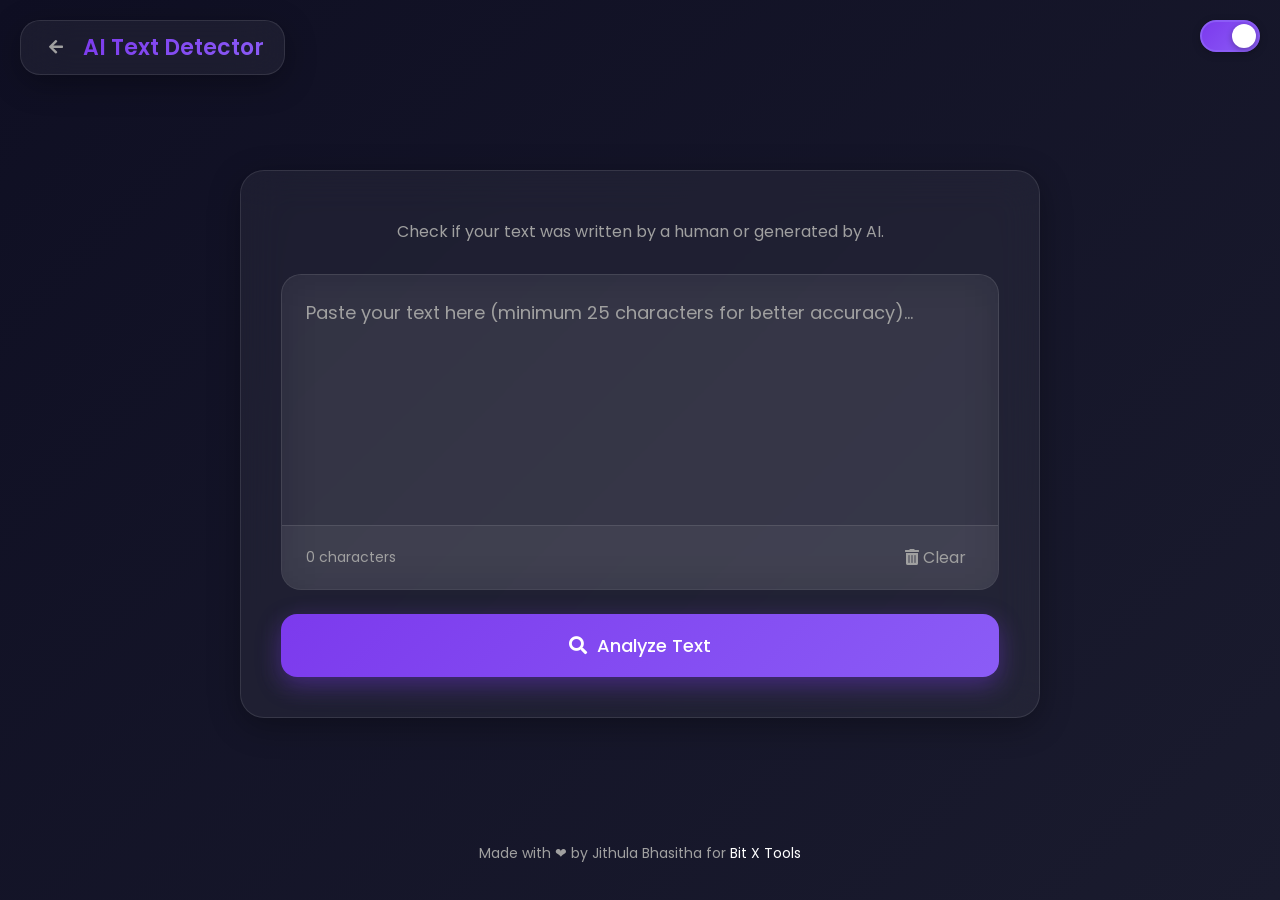
==== ai-detector.html @ 5711be13 "Add AI Text Detector tool" ====
<!DOCTYPE html>
<html lang="en" dir="ltr" data-theme="dark">

<head>
  <meta charset="utf-8">
  <title>AI Text Detector — Bit X Tools</title>
  <meta name="viewport" content="width=device-width, initial-scale=1.0">
  <link rel="stylesheet" href="https://cdnjs.cloudflare.com/ajax/libs/font-awesome/5.15.3/css/all.min.css"/>
  <link href="https://fonts.googleapis.com/css2?family=Poppins:wght@400;500;600;700&display=swap" rel="stylesheet">

  <style>
    :root {
      --bg-primary: #0F0F23;
      --bg-secondary: #1A1B2E;
      --glass-bg: rgba(255, 255, 255, 0.05);
      --glass-border: rgba(255, 255, 255, 0.1);
      --text-primary: #FFFFFF;
      --text-secondary: #A0A0A0;
      --accent-start: #7C3AED;
      --accent-end: #8B5CF6;
      --shadow: 0 8px 32px rgba(0, 0, 0, 0.3);
      --backdrop-blur: blur(20px);
      --success: #10B981;
      --warning: #F59E0B;
      --danger: #EF4444;
    }

    [data-theme="light"] {
      --bg-primary: #F8FAFC;
      --bg-secondary: #FFFFFF;
      --glass-bg: rgba(0, 0, 0, 0.05);
      --glass-border: rgba(0, 0, 0, 0.1);
      --text-primary: #1E293B;
      --text-secondary: #64748B;
      --shadow: 0 4px 20px rgba(0, 0, 0, 0.1);
    }

    * {
      margin: 0;
      padding: 0;
      box-sizing: border-box;
      font-family: 'Poppins', -apple-system, BlinkMacSystemFont, sans-serif;
    }

    body {
      min-height: 100vh;
      background: linear-gradient(135deg, var(--bg-primary) 0%, var(--bg-secondary) 100%);
      display: flex;
      flex-direction: column;
      padding: 20px;
      color: var(--text-primary);
      transition: background 0.3s ease, color 0.3s ease;
    }

    .top-bar {
      position: fixed;
      top: 20px;
      left: 20px;
      z-index: 1000;
      display: flex;
      align-items: center;
      gap: 12px;
      background: var(--glass-bg);
      backdrop-filter: var(--backdrop-blur);
      border: 1px solid var(--glass-border);
      border-radius: 20px;
      padding: 10px 20px;
      box-shadow: var(--shadow);
    }

    .top-bar h1 {
      font-size: 22px;
      font-weight: 600;
      background: linear-gradient(135deg, var(--accent-start), var(--accent-end));
      -webkit-background-clip: text;
      -webkit-text-fill-color: transparent;
      background-clip: text;
      margin: 0;
    }

    .back-btn {
      background: none;
      border: none;
      color: var(--text-secondary);
      font-size: 16px;
      cursor: pointer;
      padding: 4px 8px;
      border-radius: 8px;
      transition: color 0.2s ease;
    }

    .back-btn:hover { color: var(--accent-start); }

    .theme-corner {
      position: fixed;
      top: 20px;
      right: 20px;
      z-index: 1000;
    }

    .theme-toggle {
      position: relative;
      width: 60px;
      height: 32px;
      background: var(--glass-bg);
      border: 2px solid var(--glass-border);
      border-radius: 28px;
      cursor: pointer;
      transition: all 0.3s cubic-bezier(0.4, 0, 0.2, 1);
      backdrop-filter: var(--backdrop-blur);
      box-shadow: 0 2px 8px rgba(0,0,0,0.2);
    }

    .theme-toggle .thumb {
      position: absolute;
      top: 2px;
      left: 2px;
      width: 24px;
      height: 24px;
      background: var(--text-primary);
      border-radius: 50%;
      transition: all 0.3s cubic-bezier(0.4, 0, 0.2, 1);
      box-shadow: 0 2px 6px rgba(0,0,0,0.3);
    }

    .theme-toggle[data-theme="dark"] {
      background: linear-gradient(135deg, var(--accent-start), var(--accent-end));
      border-color: var(--accent-end);
    }

    .theme-toggle[data-theme="dark"] .thumb {
      transform: translateX(28px);
      background: white;
    }

    .theme-toggle:hover { transform: scale(1.05); }

    main {
      flex: 1;
      display: flex;
      align-items: center;
      justify-content: center;
      width: 100%;
      padding-top: 100px;
      padding-bottom: 60px;
    }

    .footer {
      padding: 16px 0;
      text-align: center;
      width: 100%;
    }

    .footer p {
      color: var(--text-secondary);
      font-size: 14px;
    }

    .footer a {
      color: var(--text-primary);
      text-decoration: none;
    }

    .container {
      max-width: 800px;
      width: 100%;
      padding: 40px;
      background: var(--glass-bg);
      backdrop-filter: var(--backdrop-blur);
      border: 1px solid var(--glass-border);
      border-radius: 24px;
      box-shadow: var(--shadow);
      transition: all 0.3s ease;
    }

    .header-info {
      text-align: center;
      margin-bottom: 30px;
    }

    .header-info p {
      color: var(--text-secondary);
      font-size: 16px;
      margin-top: 8px;
    }

    .wrapper {
      border-radius: 20px;
      overflow: hidden;
      background: var(--glass-bg);
      backdrop-filter: var(--backdrop-blur);
      border: 1px solid var(--glass-border);
      margin-bottom: 24px;
    }

    .text-input {
      display: flex;
      flex-direction: column;
    }

    .text-input textarea {
      width: 100%;
      height: 250px;
      border: none;
      outline: none;
      resize: none;
      background: transparent;
      font-size: 18px;
      padding: 24px;
      color: var(--text-primary);
      font-family: inherit;
    }

    .text-input textarea::placeholder { color: var(--text-secondary); }

    .controls {
      padding: 15px 24px;
      display: flex;
      align-items: center;
      justify-content: space-between;
      border-top: 1px solid var(--glass-border);
      background: var(--glass-bg);
    }

    .char-count {
      color: var(--text-secondary);
      font-size: 14px;
    }

    .detect-btn {
      width: 100%;
      padding: 18px;
      border: none;
      color: white;
      font-size: 18px;
      font-weight: 500;
      border-radius: 16px;
      background: linear-gradient(135deg, var(--accent-start), var(--accent-end));
      cursor: pointer;
      transition: all 0.3s ease;
      box-shadow: 0 8px 25px rgba(124, 58, 237, 0.4);
      display: flex;
      align-items: center;
      justify-content: center;
      gap: 10px;
    }

    .detect-btn:hover {
      transform: translateY(-3px);
      box-shadow: 0 12px 35px rgba(124, 58, 237, 0.5);
    }

    .detect-btn:disabled {
      opacity: 0.7;
      cursor: not-allowed;
      transform: none;
    }

    .result-container {
      margin-top: 30px;
      display: none;
      animation: fadeIn 0.5s ease;
    }

    @keyframes fadeIn {
      from { opacity: 0; transform: translateY(10px); }
      to { opacity: 1; transform: translateY(0); }
    }

    .result-card {
      background: var(--glass-bg);
      border: 1px solid var(--glass-border);
      border-radius: 20px;
      padding: 24px;
      display: grid;
      grid-template-columns: 1fr 1fr;
      gap: 20px;
    }

    .result-main {
      grid-column: 1 / -1;
      text-align: center;
      padding-bottom: 20px;
      border-bottom: 1px solid var(--glass-border);
    }

    .result-score {
      font-size: 48px;
      font-weight: 700;
      margin: 10px 0;
    }

    .result-label {
      font-size: 18px;
      font-weight: 600;
      text-transform: uppercase;
      letter-spacing: 1px;
    }

    .stat-box {
      background: var(--glass-bg);
      padding: 15px;
      border-radius: 12px;
      text-align: center;
    }

    .stat-value {
      font-size: 20px;
      font-weight: 600;
      display: block;
    }

    .stat-label {
      font-size: 12px;
      color: var(--text-secondary);
      text-transform: uppercase;
    }

    .feedback-text {
      grid-column: 1 / -1;
      text-align: center;
      color: var(--text-secondary);
      font-style: italic;
      margin-top: 10px;
    }

    @media (max-width: 768px) {
      .container { padding: 32px 20px; }
      .result-card { grid-template-columns: 1fr; }
    }

    @media (max-width: 480px) {
      .top-bar h1 { font-size: 18px; }
      .container { padding: 24px 16px; }
      .text-input textarea { height: 200px; padding: 20px; font-size: 16px; }
      .result-score { font-size: 36px; }
    }
  </style>
</head>

<body>

  <div class="top-bar">
    <button class="back-btn" onclick="window.location.href='https://bit-x-tools.vercel.app/index.html'" title="Back">
      <i class="fas fa-arrow-left"></i>
    </button>
    <h1>AI Text Detector</h1>
  </div>

  <div class="theme-corner">
    <button class="theme-toggle" id="themeToggle" title="Toggle theme" data-theme="dark">
      <span class="thumb"></span>
    </button>
  </div>

  <main>
    <div class="container">
      <div class="header-info">
        <p>Check if your text was written by a human or generated by AI.</p>
      </div>

      <div class="wrapper">
        <div class="text-input">
          <textarea id="inputText" spellcheck="false" placeholder="Paste your text here (minimum 25 characters for better accuracy)..."></textarea>
        </div>
        <div class="controls">
          <span class="char-count" id="charCount">0 characters</span>
          <button class="back-btn" id="clearBtn" title="Clear text">
            <i class="fas fa-trash-alt"></i> Clear
          </button>
        </div>
      </div>

      <button class="detect-btn" id="detectBtn">
        <i class="fas fa-search"></i> Analyze Text
      </button>

      <div class="result-container" id="resultContainer">
        <div class="result-card">
          <div class="result-main">
            <div class="result-label" id="resultLabel">Human Written</div>
            <div class="result-score" id="resultScore">100%</div>
            <div class="stat-label">Confidence Score</div>
          </div>
          
          <div class="stat-box">
            <span class="stat-value" id="humanWords">0</span>
            <span class="stat-label">Human Words</span>
          </div>
          
          <div class="stat-box">
            <span class="stat-value" id="aiWords">0</span>
            <span class="stat-label">AI Words</span>
          </div>

          <div class="feedback-text" id="feedbackText">
            Your text appears to be entirely human-written.
          </div>
        </div>
      </div>
    </div>
  </main>

  <footer class="footer">
    <p>Made with ❤ by Jithula Bhasitha for <a href="https://bit-x-tools.vercel.app/">Bit X Tools</a></p>
  </footer>

  <script>
    const inputText = document.getElementById('inputText');
    const charCount = document.getElementById('charCount');
    const detectBtn = document.getElementById('detectBtn');
    const clearBtn = document.getElementById('clearBtn');
    const resultContainer = document.getElementById('resultContainer');
    
    const resultLabel = document.getElementById('resultLabel');
    const resultScore = document.getElementById('resultScore');
    const humanWords = document.getElementById('humanWords');
    const aiWords = document.getElementById('aiWords');
    const feedbackText = document.getElementById('feedbackText');

    // Update character count
    inputText.addEventListener('input', () => {
      charCount.textContent = `${inputText.value.length} characters`;
      if (resultContainer.style.display === 'block') {
        resultContainer.style.opacity = '0.5';
      }
    });

    // Clear text
    clearBtn.addEventListener('click', () => {
      inputText.value = '';
      charCount.textContent = '0 characters';
      resultContainer.style.display = 'none';
      inputText.focus();
    });

    // Detect AI Text
    detectBtn.addEventListener('click', async () => {
      const text = inputText.value.trim();
      if (!text) return;

      if (text.length < 10) {
        alert('Please enter at least 10 characters for analysis.');
        return;
      }

      detectBtn.disabled = true;
      detectBtn.innerHTML = '<i class="fas fa-spinner fa-spin"></i> Analyzing...';
      
      try {
        const response = await fetch(`https://api.bk9.dev/tools/txtdetect?q=${encodeURIComponent(text)}`);
        const json = await response.json();

        if (json.status && json.BK9 && json.BK9.success) {
          const data = json.BK9.data;
          
          resultContainer.style.display = 'block';
          resultContainer.style.opacity = '1';
          
          const isHuman = data.isHuman;
          resultScore.textContent = `${isHuman}%`;
          resultLabel.textContent = data.feedback;
          
          // Color coding based on score
          if (isHuman >= 80) {
            resultScore.style.color = 'var(--success)';
            resultLabel.style.color = 'var(--success)';
          } else if (isHuman >= 50) {
            resultScore.style.color = 'var(--warning)';
            resultLabel.style.color = 'var(--warning)';
          } else {
            resultScore.style.color = 'var(--danger)';
            resultLabel.style.color = 'var(--danger)';
          }

          humanWords.textContent = data.textWords - data.aiWords;
          aiWords.textContent = data.aiWords;
          feedbackText.textContent = data.additional_feedback || 'Analysis complete.';
          
          // Scroll to results
          resultContainer.scrollIntoView({ behavior: 'smooth', block: 'nearest' });
        } else {
          throw new Error('API Error');
        }
      } catch (error) {
        console.error(error);
        alert('An error occurred while analyzing the text. Please try again.');
      } finally {
        detectBtn.disabled = false;
        detectBtn.innerHTML = '<i class="fas fa-search"></i> Analyze Text';
      }
    });

    // Theme Toggle
    const themeToggle = document.getElementById("themeToggle");
    const html = document.documentElement;

    function setTheme(theme) {
      html.setAttribute("data-theme", theme);
      themeToggle.setAttribute("data-theme", theme);
      localStorage.setItem("theme", theme);
    }

    themeToggle.addEventListener("click", () => {
      setTheme(html.getAttribute("data-theme") === "dark" ? "light" : "dark");
    });

    setTheme(localStorage.getItem("theme") || "dark");
  </script>

</body>
</html>
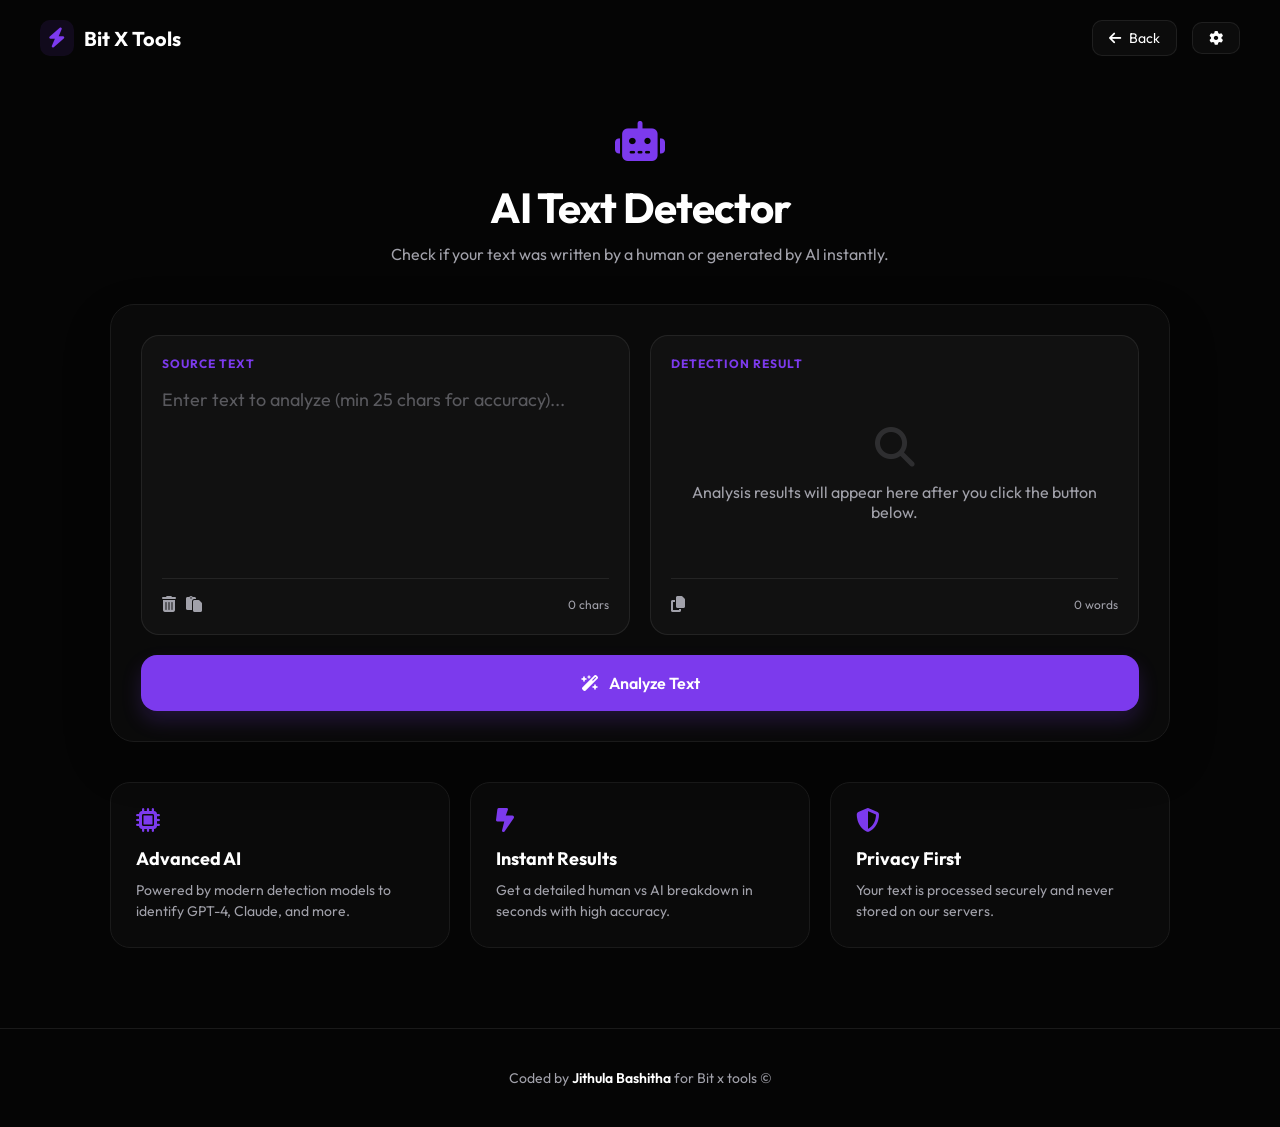
==== commit ab03b0ed: "Redesign AI Text Detector to match live translator tool" ====
--- a/ai-detector.html
+++ b/ai-detector.html
@@ -1,512 +1,612 @@
 <!DOCTYPE html>
-<html lang="en" dir="ltr" data-theme="dark">
-
+<html lang="en">
 <head>
-  <meta charset="utf-8">
-  <title>AI Text Detector — Bit X Tools</title>
-  <meta name="viewport" content="width=device-width, initial-scale=1.0">
-  <link rel="stylesheet" href="https://cdnjs.cloudflare.com/ajax/libs/font-awesome/5.15.3/css/all.min.css"/>
-  <link href="https://fonts.googleapis.com/css2?family=Poppins:wght@400;500;600;700&display=swap" rel="stylesheet">
-
-  <style>
-    :root {
-      --bg-primary: #0F0F23;
-      --bg-secondary: #1A1B2E;
-      --glass-bg: rgba(255, 255, 255, 0.05);
-      --glass-border: rgba(255, 255, 255, 0.1);
-      --text-primary: #FFFFFF;
-      --text-secondary: #A0A0A0;
-      --accent-start: #7C3AED;
-      --accent-end: #8B5CF6;
-      --shadow: 0 8px 32px rgba(0, 0, 0, 0.3);
-      --backdrop-blur: blur(20px);
-      --success: #10B981;
-      --warning: #F59E0B;
-      --danger: #EF4444;
-    }
-
-    [data-theme="light"] {
-      --bg-primary: #F8FAFC;
-      --bg-secondary: #FFFFFF;
-      --glass-bg: rgba(0, 0, 0, 0.05);
-      --glass-border: rgba(0, 0, 0, 0.1);
-      --text-primary: #1E293B;
-      --text-secondary: #64748B;
-      --shadow: 0 4px 20px rgba(0, 0, 0, 0.1);
-    }
-
-    * {
-      margin: 0;
-      padding: 0;
-      box-sizing: border-box;
-      font-family: 'Poppins', -apple-system, BlinkMacSystemFont, sans-serif;
-    }
-
-    body {
-      min-height: 100vh;
-      background: linear-gradient(135deg, var(--bg-primary) 0%, var(--bg-secondary) 100%);
-      display: flex;
-      flex-direction: column;
-      padding: 20px;
-      color: var(--text-primary);
-      transition: background 0.3s ease, color 0.3s ease;
-    }
-
-    .top-bar {
-      position: fixed;
-      top: 20px;
-      left: 20px;
-      z-index: 1000;
-      display: flex;
-      align-items: center;
-      gap: 12px;
-      background: var(--glass-bg);
-      backdrop-filter: var(--backdrop-blur);
-      border: 1px solid var(--glass-border);
-      border-radius: 20px;
-      padding: 10px 20px;
-      box-shadow: var(--shadow);
-    }
-
-    .top-bar h1 {
-      font-size: 22px;
-      font-weight: 600;
-      background: linear-gradient(135deg, var(--accent-start), var(--accent-end));
-      -webkit-background-clip: text;
-      -webkit-text-fill-color: transparent;
-      background-clip: text;
-      margin: 0;
-    }
-
-    .back-btn {
-      background: none;
-      border: none;
-      color: var(--text-secondary);
-      font-size: 16px;
-      cursor: pointer;
-      padding: 4px 8px;
-      border-radius: 8px;
-      transition: color 0.2s ease;
-    }
-
-    .back-btn:hover { color: var(--accent-start); }
-
-    .theme-corner {
-      position: fixed;
-      top: 20px;
-      right: 20px;
-      z-index: 1000;
-    }
-
-    .theme-toggle {
-      position: relative;
-      width: 60px;
-      height: 32px;
-      background: var(--glass-bg);
-      border: 2px solid var(--glass-border);
-      border-radius: 28px;
-      cursor: pointer;
-      transition: all 0.3s cubic-bezier(0.4, 0, 0.2, 1);
-      backdrop-filter: var(--backdrop-blur);
-      box-shadow: 0 2px 8px rgba(0,0,0,0.2);
-    }
-
-    .theme-toggle .thumb {
-      position: absolute;
-      top: 2px;
-      left: 2px;
-      width: 24px;
-      height: 24px;
-      background: var(--text-primary);
-      border-radius: 50%;
-      transition: all 0.3s cubic-bezier(0.4, 0, 0.2, 1);
-      box-shadow: 0 2px 6px rgba(0,0,0,0.3);
-    }
-
-    .theme-toggle[data-theme="dark"] {
-      background: linear-gradient(135deg, var(--accent-start), var(--accent-end));
-      border-color: var(--accent-end);
-    }
-
-    .theme-toggle[data-theme="dark"] .thumb {
-      transform: translateX(28px);
-      background: white;
-    }
-
-    .theme-toggle:hover { transform: scale(1.05); }
-
-    main {
-      flex: 1;
-      display: flex;
-      align-items: center;
-      justify-content: center;
-      width: 100%;
-      padding-top: 100px;
-      padding-bottom: 60px;
-    }
-
-    .footer {
-      padding: 16px 0;
-      text-align: center;
-      width: 100%;
-    }
-
-    .footer p {
-      color: var(--text-secondary);
-      font-size: 14px;
-    }
-
-    .footer a {
-      color: var(--text-primary);
-      text-decoration: none;
-    }
-
-    .container {
-      max-width: 800px;
-      width: 100%;
-      padding: 40px;
-      background: var(--glass-bg);
-      backdrop-filter: var(--backdrop-blur);
-      border: 1px solid var(--glass-border);
-      border-radius: 24px;
-      box-shadow: var(--shadow);
-      transition: all 0.3s ease;
-    }
-
-    .header-info {
-      text-align: center;
-      margin-bottom: 30px;
-    }
-
-    .header-info p {
-      color: var(--text-secondary);
-      font-size: 16px;
-      margin-top: 8px;
-    }
-
-    .wrapper {
-      border-radius: 20px;
-      overflow: hidden;
-      background: var(--glass-bg);
-      backdrop-filter: var(--backdrop-blur);
-      border: 1px solid var(--glass-border);
-      margin-bottom: 24px;
-    }
-
-    .text-input {
-      display: flex;
-      flex-direction: column;
-    }
-
-    .text-input textarea {
-      width: 100%;
-      height: 250px;
-      border: none;
-      outline: none;
-      resize: none;
-      background: transparent;
-      font-size: 18px;
-      padding: 24px;
-      color: var(--text-primary);
-      font-family: inherit;
-    }
-
-    .text-input textarea::placeholder { color: var(--text-secondary); }
-
-    .controls {
-      padding: 15px 24px;
-      display: flex;
-      align-items: center;
-      justify-content: space-between;
-      border-top: 1px solid var(--glass-border);
-      background: var(--glass-bg);
-    }
-
-    .char-count {
-      color: var(--text-secondary);
-      font-size: 14px;
-    }
-
-    .detect-btn {
-      width: 100%;
-      padding: 18px;
-      border: none;
-      color: white;
-      font-size: 18px;
-      font-weight: 500;
-      border-radius: 16px;
-      background: linear-gradient(135deg, var(--accent-start), var(--accent-end));
-      cursor: pointer;
-      transition: all 0.3s ease;
-      box-shadow: 0 8px 25px rgba(124, 58, 237, 0.4);
-      display: flex;
-      align-items: center;
-      justify-content: center;
-      gap: 10px;
-    }
-
-    .detect-btn:hover {
-      transform: translateY(-3px);
-      box-shadow: 0 12px 35px rgba(124, 58, 237, 0.5);
-    }
-
-    .detect-btn:disabled {
-      opacity: 0.7;
-      cursor: not-allowed;
-      transform: none;
-    }
-
-    .result-container {
-      margin-top: 30px;
-      display: none;
-      animation: fadeIn 0.5s ease;
-    }
-
-    @keyframes fadeIn {
-      from { opacity: 0; transform: translateY(10px); }
-      to { opacity: 1; transform: translateY(0); }
-    }
-
-    .result-card {
-      background: var(--glass-bg);
-      border: 1px solid var(--glass-border);
-      border-radius: 20px;
-      padding: 24px;
-      display: grid;
-      grid-template-columns: 1fr 1fr;
-      gap: 20px;
-    }
-
-    .result-main {
-      grid-column: 1 / -1;
-      text-align: center;
-      padding-bottom: 20px;
-      border-bottom: 1px solid var(--glass-border);
-    }
-
-    .result-score {
-      font-size: 48px;
-      font-weight: 700;
-      margin: 10px 0;
-    }
-
-    .result-label {
-      font-size: 18px;
-      font-weight: 600;
-      text-transform: uppercase;
-      letter-spacing: 1px;
-    }
-
-    .stat-box {
-      background: var(--glass-bg);
-      padding: 15px;
-      border-radius: 12px;
-      text-align: center;
-    }
-
-    .stat-value {
-      font-size: 20px;
-      font-weight: 600;
-      display: block;
-    }
-
-    .stat-label {
-      font-size: 12px;
-      color: var(--text-secondary);
-      text-transform: uppercase;
-    }
-
-    .feedback-text {
-      grid-column: 1 / -1;
-      text-align: center;
-      color: var(--text-secondary);
-      font-style: italic;
-      margin-top: 10px;
-    }
-
-    @media (max-width: 768px) {
-      .container { padding: 32px 20px; }
-      .result-card { grid-template-columns: 1fr; }
-    }
-
-    @media (max-width: 480px) {
-      .top-bar h1 { font-size: 18px; }
-      .container { padding: 24px 16px; }
-      .text-input textarea { height: 200px; padding: 20px; font-size: 16px; }
-      .result-score { font-size: 36px; }
-    }
-  </style>
+    <meta charset="UTF-8">
+    <meta name="viewport" content="width=device-width, initial-scale=1.0">
+    <title>AI Text Detector — Bit X Tools</title>
+    <link rel="stylesheet" href="https://cdnjs.cloudflare.com/ajax/libs/font-awesome/6.4.0/css/all.min.css">
+    <link href="https://fonts.googleapis.com/css2?family=Outfit:wght@300;400;500;600;700&display=swap" rel="stylesheet">
+    <style>
+        :root {
+            --primary: #7c3aed;
+            --primary-hover: #6d28d9;
+            --bg-dark: #050505;
+            --card-bg: #0a0a0a;
+            --border: #1a1a1a;
+            --text-main: #ffffff;
+            --text-dim: #a1a1aa;
+            --glass: rgba(255, 255, 255, 0.03);
+            --glass-border: rgba(255, 255, 255, 0.08);
+            --success: #10b981;
+            --warning: #f59e0b;
+            --danger: #ef4444;
+        }
+
+        [data-theme="light"] {
+            --bg-dark: #f8fafc;
+            --card-bg: #ffffff;
+            --border: #e2e8f0;
+            --text-main: #0f172a;
+            --text-dim: #64748b;
+            --glass: rgba(0, 0, 0, 0.02);
+            --glass-border: rgba(0, 0, 0, 0.08);
+        }
+
+        * {
+            margin: 0;
+            padding: 0;
+            box-sizing: border-box;
+            font-family: 'Outfit', sans-serif;
+        }
+
+        body {
+            background-color: var(--bg-dark);
+            color: var(--text-main);
+            min-height: 100vh;
+            display: flex;
+            flex-direction: column;
+            transition: all 0.3s ease;
+            overflow-x: hidden;
+        }
+
+        /* Navbar */
+        nav {
+            padding: 20px 40px;
+            display: flex;
+            justify-content: space-between;
+            align-items: center;
+            position: relative;
+            z-index: 10;
+        }
+
+        .logo {
+            display: flex;
+            align-items: center;
+            gap: 10px;
+            font-weight: 700;
+            font-size: 20px;
+            color: var(--text-main);
+            text-decoration: none;
+        }
+
+        .logo i {
+            color: var(--primary);
+            background: rgba(124, 58, 237, 0.1);
+            padding: 8px;
+            border-radius: 10px;
+        }
+
+        .nav-right {
+            display: flex;
+            gap: 15px;
+            align-items: center;
+        }
+
+        .nav-btn {
+            background: var(--glass);
+            border: 1px solid var(--glass-border);
+            color: var(--text-main);
+            padding: 8px 16px;
+            border-radius: 10px;
+            cursor: pointer;
+            font-size: 14px;
+            display: flex;
+            align-items: center;
+            gap: 8px;
+            transition: all 0.2s;
+            text-decoration: none;
+        }
+
+        .nav-btn:hover {
+            background: var(--glass-border);
+        }
+
+        /* Main Content */
+        main {
+            flex: 1;
+            max-width: 1100px;
+            margin: 0 auto;
+            width: 100%;
+            padding: 40px 20px;
+            display: flex;
+            flex-direction: column;
+            align-items: center;
+        }
+
+        .hero {
+            text-align: center;
+            margin-bottom: 40px;
+        }
+
+        .hero-icon {
+            font-size: 40px;
+            color: var(--primary);
+            margin-bottom: 15px;
+            display: inline-block;
+        }
+
+        .hero h1 {
+            font-size: 42px;
+            font-weight: 700;
+            margin-bottom: 10px;
+            letter-spacing: -1px;
+        }
+
+        .hero p {
+            color: var(--text-dim);
+            font-size: 16px;
+        }
+
+        /* Tool Container */
+        .tool-container {
+            width: 100%;
+            background: var(--card-bg);
+            border: 1px solid var(--border);
+            border-radius: 24px;
+            padding: 30px;
+            box-shadow: 0 20px 50px rgba(0,0,0,0.2);
+            position: relative;
+        }
+
+        .tool-grid {
+            display: grid;
+            grid-template-columns: 1fr 1fr;
+            gap: 20px;
+            margin-bottom: 20px;
+        }
+
+        .input-box {
+            background: var(--glass);
+            border: 1px solid var(--glass-border);
+            border-radius: 18px;
+            padding: 20px;
+            display: flex;
+            flex-direction: column;
+            min-height: 300px;
+        }
+
+        .box-header {
+            display: flex;
+            justify-content: space-between;
+            align-items: center;
+            margin-bottom: 15px;
+            font-size: 12px;
+            font-weight: 700;
+            color: var(--primary);
+            text-transform: uppercase;
+            letter-spacing: 1px;
+        }
+
+        textarea {
+            flex: 1;
+            background: transparent;
+            border: none;
+            outline: none;
+            color: var(--text-main);
+            font-size: 18px;
+            resize: none;
+            line-height: 1.6;
+        }
+
+        textarea::placeholder {
+            color: var(--text-dim);
+            opacity: 0.5;
+        }
+
+        .box-footer {
+            display: flex;
+            justify-content: space-between;
+            align-items: center;
+            margin-top: 15px;
+            padding-top: 15px;
+            border-top: 1px solid var(--glass-border);
+        }
+
+        .box-actions {
+            display: flex;
+            gap: 10px;
+        }
+
+        .action-btn {
+            background: transparent;
+            border: none;
+            color: var(--text-dim);
+            cursor: pointer;
+            font-size: 16px;
+            transition: color 0.2s;
+        }
+
+        .action-btn:hover {
+            color: var(--primary);
+        }
+
+        .char-count {
+            font-size: 12px;
+            color: var(--text-dim);
+        }
+
+        /* Result Box Specifics */
+        .result-content {
+            flex: 1;
+            display: flex;
+            flex-direction: column;
+            justify-content: center;
+            align-items: center;
+            text-align: center;
+        }
+
+        .score-circle {
+            width: 120px;
+            height: 120px;
+            border-radius: 50%;
+            border: 8px solid var(--glass-border);
+            display: flex;
+            flex-direction: column;
+            justify-content: center;
+            align-items: center;
+            margin-bottom: 20px;
+            transition: all 0.5s ease;
+        }
+
+        .score-value {
+            font-size: 32px;
+            font-weight: 700;
+        }
+
+        .score-label {
+            font-size: 10px;
+            text-transform: uppercase;
+            opacity: 0.7;
+        }
+
+        .result-status {
+            font-size: 20px;
+            font-weight: 600;
+            margin-bottom: 10px;
+        }
+
+        .result-desc {
+            font-size: 14px;
+            color: var(--text-dim);
+            max-width: 250px;
+        }
+
+        /* Action Button */
+        .main-action-btn {
+            width: 100%;
+            background: var(--primary);
+            color: white;
+            border: none;
+            padding: 18px;
+            border-radius: 16px;
+            font-size: 16px;
+            font-weight: 600;
+            cursor: pointer;
+            display: flex;
+            align-items: center;
+            justify-content: center;
+            gap: 10px;
+            transition: all 0.3s;
+            box-shadow: 0 10px 20px rgba(124, 58, 237, 0.2);
+        }
+
+        .main-action-btn:hover {
+            background: var(--primary-hover);
+            transform: translateY(-2px);
+            box-shadow: 0 15px 30px rgba(124, 58, 237, 0.3);
+        }
+
+        .main-action-btn:disabled {
+            opacity: 0.6;
+            cursor: not-allowed;
+            transform: none;
+        }
+
+        /* Features Grid */
+        .features {
+            display: grid;
+            grid-template-columns: repeat(auto-fit, minmax(240px, 1fr));
+            gap: 20px;
+            width: 100%;
+            margin-top: 40px;
+        }
+
+        .feature-card {
+            background: var(--card-bg);
+            border: 1px solid var(--border);
+            padding: 25px;
+            border-radius: 20px;
+            transition: all 0.3s;
+        }
+
+        .feature-card:hover {
+            border-color: var(--primary);
+            transform: translateY(-5px);
+        }
+
+        .feature-card i {
+            font-size: 24px;
+            color: var(--primary);
+            margin-bottom: 15px;
+            display: block;
+        }
+
+        .feature-card h3 {
+            font-size: 18px;
+            margin-bottom: 10px;
+        }
+
+        .feature-card p {
+            color: var(--text-dim);
+            font-size: 14px;
+            line-height: 1.5;
+        }
+
+        /* Footer */
+        footer {
+            padding: 40px;
+            text-align: center;
+            border-top: 1px solid var(--border);
+            margin-top: 40px;
+        }
+
+        .footer-text {
+            color: var(--text-dim);
+            font-size: 14px;
+        }
+
+        .footer-text a {
+            color: var(--text-main);
+            text-decoration: none;
+            font-weight: 600;
+        }
+
+        /* Responsive */
+        @media (max-width: 850px) {
+            .tool-grid {
+                grid-template-columns: 1fr;
+            }
+            .hero h1 {
+                font-size: 32px;
+            }
+        }
+
+        @media (max-width: 480px) {
+            nav {
+                padding: 20px;
+            }
+            .nav-btn span {
+                display: none;
+            }
+            .tool-container {
+                padding: 20px;
+            }
+        }
+
+        /* Animations */
+        @keyframes spin {
+            to { transform: rotate(360deg); }
+        }
+        .fa-spinner {
+            animation: spin 1s linear infinite;
+        }
+    </style>
 </head>
-
 <body>
-
-  <div class="top-bar">
-    <button class="back-btn" onclick="window.location.href='https://bit-x-tools.vercel.app/index.html'" title="Back">
-      <i class="fas fa-arrow-left"></i>
-    </button>
-    <h1>AI Text Detector</h1>
-  </div>
-
-  <div class="theme-corner">
-    <button class="theme-toggle" id="themeToggle" title="Toggle theme" data-theme="dark">
-      <span class="thumb"></span>
-    </button>
-  </div>
-
-  <main>
-    <div class="container">
-      <div class="header-info">
-        <p>Check if your text was written by a human or generated by AI.</p>
-      </div>
-
-      <div class="wrapper">
-        <div class="text-input">
-          <textarea id="inputText" spellcheck="false" placeholder="Paste your text here (minimum 25 characters for better accuracy)..."></textarea>
+    <nav>
+        <a href="https://bit-x-tools.vercel.app/" class="logo">
+            <i class="fa-solid fa-bolt"></i>
+            Bit X Tools
+        </a>
+        <div class="nav-right">
+            <a href="https://bit-x-tools.vercel.app/index.html" class="nav-btn">
+                <i class="fa-solid fa-arrow-left"></i>
+                <span>Back</span>
+            </a>
+            <button class="nav-btn" id="themeBtn">
+                <i class="fa-solid fa-gear"></i>
+            </button>
         </div>
-        <div class="controls">
-          <span class="char-count" id="charCount">0 characters</span>
-          <button class="back-btn" id="clearBtn" title="Clear text">
-            <i class="fas fa-trash-alt"></i> Clear
-          </button>
+    </nav>
+
+    <main>
+        <div class="hero">
+            <div class="hero-icon"><i class="fa-solid fa-robot"></i></div>
+            <h1>AI Text Detector</h1>
+            <p>Check if your text was written by a human or generated by AI instantly.</p>
         </div>
-      </div>
-
-      <button class="detect-btn" id="detectBtn">
-        <i class="fas fa-search"></i> Analyze Text
-      </button>
-
-      <div class="result-container" id="resultContainer">
-        <div class="result-card">
-          <div class="result-main">
-            <div class="result-label" id="resultLabel">Human Written</div>
-            <div class="result-score" id="resultScore">100%</div>
-            <div class="stat-label">Confidence Score</div>
-          </div>
-          
-          <div class="stat-box">
-            <span class="stat-value" id="humanWords">0</span>
-            <span class="stat-label">Human Words</span>
-          </div>
-          
-          <div class="stat-box">
-            <span class="stat-value" id="aiWords">0</span>
-            <span class="stat-label">AI Words</span>
-          </div>
-
-          <div class="feedback-text" id="feedbackText">
-            Your text appears to be entirely human-written.
-          </div>
+
+        <div class="tool-container">
+            <div class="tool-grid">
+                <!-- Input Box -->
+                <div class="input-box">
+                    <div class="box-header">
+                        <span>Source Text</span>
+                    </div>
+                    <textarea id="fromText" placeholder="Enter text to analyze (min 25 chars for accuracy)..."></textarea>
+                    <div class="box-footer">
+                        <div class="box-actions">
+                            <button class="action-btn" id="clearBtn" title="Clear"><i class="fa-solid fa-trash-can"></i></button>
+                            <button class="action-btn" id="pasteBtn" title="Paste"><i class="fa-solid fa-paste"></i></button>
+                        </div>
+                        <div class="char-count" id="charCount">0 chars</div>
+                    </div>
+                </div>
+
+                <!-- Result Box -->
+                <div class="input-box">
+                    <div class="box-header">
+                        <span>Detection Result</span>
+                    </div>
+                    <div class="result-content" id="resultPlaceholder">
+                        <i class="fa-solid fa-magnifying-glass" style="font-size: 40px; color: var(--text-dim); opacity: 0.2; margin-bottom: 15px;"></i>
+                        <p style="color: var(--text-dim);">Analysis results will appear here after you click the button below.</p>
+                    </div>
+                    <div class="result-content" id="resultDisplay" style="display: none;">
+                        <div class="score-circle" id="scoreCircle">
+                            <span class="score-value" id="scoreValue">0%</span>
+                            <span class="score-label">Human</span>
+                        </div>
+                        <div class="result-status" id="resultStatus">Analyzing...</div>
+                        <div class="result-desc" id="resultDesc">Please wait while we process your text.</div>
+                    </div>
+                    <div class="box-footer">
+                        <div class="box-actions">
+                            <button class="action-btn" id="copyBtn" title="Copy Result"><i class="fa-solid fa-copy"></i></button>
+                        </div>
+                        <div class="char-count" id="wordCount">0 words</div>
+                    </div>
+                </div>
+            </div>
+
+            <button class="main-action-btn" id="detectBtn">
+                <i class="fa-solid fa-wand-magic-sparkles"></i>
+                Analyze Text
+            </button>
         </div>
-      </div>
-    </div>
-  </main>
-
-  <footer class="footer">
-    <p>Made with ❤ by Jithula Bhasitha for <a href="https://bit-x-tools.vercel.app/">Bit X Tools</a></p>
-  </footer>
-
-  <script>
-    const inputText = document.getElementById('inputText');
-    const charCount = document.getElementById('charCount');
-    const detectBtn = document.getElementById('detectBtn');
-    const clearBtn = document.getElementById('clearBtn');
-    const resultContainer = document.getElementById('resultContainer');
-    
-    const resultLabel = document.getElementById('resultLabel');
-    const resultScore = document.getElementById('resultScore');
-    const humanWords = document.getElementById('humanWords');
-    const aiWords = document.getElementById('aiWords');
-    const feedbackText = document.getElementById('feedbackText');
-
-    // Update character count
-    inputText.addEventListener('input', () => {
-      charCount.textContent = `${inputText.value.length} characters`;
-      if (resultContainer.style.display === 'block') {
-        resultContainer.style.opacity = '0.5';
-      }
-    });
-
-    // Clear text
-    clearBtn.addEventListener('click', () => {
-      inputText.value = '';
-      charCount.textContent = '0 characters';
-      resultContainer.style.display = 'none';
-      inputText.focus();
-    });
-
-    // Detect AI Text
-    detectBtn.addEventListener('click', async () => {
-      const text = inputText.value.trim();
-      if (!text) return;
-
-      if (text.length < 10) {
-        alert('Please enter at least 10 characters for analysis.');
-        return;
-      }
-
-      detectBtn.disabled = true;
-      detectBtn.innerHTML = '<i class="fas fa-spinner fa-spin"></i> Analyzing...';
-      
-      try {
-        const response = await fetch(`https://api.bk9.dev/tools/txtdetect?q=${encodeURIComponent(text)}`);
-        const json = await response.json();
-
-        if (json.status && json.BK9 && json.BK9.success) {
-          const data = json.BK9.data;
-          
-          resultContainer.style.display = 'block';
-          resultContainer.style.opacity = '1';
-          
-          const isHuman = data.isHuman;
-          resultScore.textContent = `${isHuman}%`;
-          resultLabel.textContent = data.feedback;
-          
-          // Color coding based on score
-          if (isHuman >= 80) {
-            resultScore.style.color = 'var(--success)';
-            resultLabel.style.color = 'var(--success)';
-          } else if (isHuman >= 50) {
-            resultScore.style.color = 'var(--warning)';
-            resultLabel.style.color = 'var(--warning)';
-          } else {
-            resultScore.style.color = 'var(--danger)';
-            resultLabel.style.color = 'var(--danger)';
-          }
-
-          humanWords.textContent = data.textWords - data.aiWords;
-          aiWords.textContent = data.aiWords;
-          feedbackText.textContent = data.additional_feedback || 'Analysis complete.';
-          
-          // Scroll to results
-          resultContainer.scrollIntoView({ behavior: 'smooth', block: 'nearest' });
-        } else {
-          throw new Error('API Error');
-        }
-      } catch (error) {
-        console.error(error);
-        alert('An error occurred while analyzing the text. Please try again.');
-      } finally {
-        detectBtn.disabled = false;
-        detectBtn.innerHTML = '<i class="fas fa-search"></i> Analyze Text';
-      }
-    });
-
-    // Theme Toggle
-    const themeToggle = document.getElementById("themeToggle");
-    const html = document.documentElement;
-
-    function setTheme(theme) {
-      html.setAttribute("data-theme", theme);
-      themeToggle.setAttribute("data-theme", theme);
-      localStorage.setItem("theme", theme);
-    }
-
-    themeToggle.addEventListener("click", () => {
-      setTheme(html.getAttribute("data-theme") === "dark" ? "light" : "dark");
-    });
-
-    setTheme(localStorage.getItem("theme") || "dark");
-  </script>
-
+
+        <div class="features">
+            <div class="feature-card">
+                <i class="fa-solid fa-microchip"></i>
+                <h3>Advanced AI</h3>
+                <p>Powered by modern detection models to identify GPT-4, Claude, and more.</p>
+            </div>
+            <div class="feature-card">
+                <i class="fa-solid fa-bolt-lightning"></i>
+                <h3>Instant Results</h3>
+                <p>Get a detailed human vs AI breakdown in seconds with high accuracy.</p>
+            </div>
+            <div class="feature-card">
+                <i class="fa-solid fa-shield-halved"></i>
+                <h3>Privacy First</h3>
+                <p>Your text is processed securely and never stored on our servers.</p>
+            </div>
+        </div>
+    </main>
+
+    <footer>
+        <p class="footer-text">Coded by <a href="#">Jithula Bashitha</a> for Bit x tools ©</p>
+    </footer>
+
+    <script>
+        const fromText = document.getElementById('fromText');
+        const charCount = document.getElementById('charCount');
+        const wordCount = document.getElementById('wordCount');
+        const detectBtn = document.getElementById('detectBtn');
+        const clearBtn = document.getElementById('clearBtn');
+        const pasteBtn = document.getElementById('pasteBtn');
+        const copyBtn = document.getElementById('copyBtn');
+        
+        const resultPlaceholder = document.getElementById('resultPlaceholder');
+        const resultDisplay = document.getElementById('resultDisplay');
+        const scoreCircle = document.getElementById('scoreCircle');
+        const scoreValue = document.getElementById('scoreValue');
+        const resultStatus = document.getElementById('resultStatus');
+        const resultDesc = document.getElementById('resultDesc');
+
+        // Theme Toggle
+        const themeBtn = document.getElementById('themeBtn');
+        const body = document.body;
+        
+        if (localStorage.getItem('theme') === 'light') {
+            body.setAttribute('data-theme', 'light');
+        }
+
+        themeBtn.addEventListener('click', () => {
+            if (body.getAttribute('data-theme') === 'light') {
+                body.removeAttribute('data-theme');
+                localStorage.setItem('theme', 'dark');
+            } else {
+                body.setAttribute('data-theme', 'light');
+                localStorage.setItem('theme', 'light');
+            }
+        });
+
+        // Input Handling
+        fromText.addEventListener('input', () => {
+            const text = fromText.value;
+            charCount.textContent = `${text.length} chars`;
+            const words = text.trim() ? text.trim().split(/\s+/).length : 0;
+            wordCount.textContent = `${words} words`;
+        });
+
+        clearBtn.addEventListener('click', () => {
+            fromText.value = '';
+            charCount.textContent = '0 chars';
+            wordCount.textContent = '0 words';
+            resultPlaceholder.style.display = 'flex';
+            resultDisplay.style.display = 'none';
+        });
+
+        pasteBtn.addEventListener('click', async () => {
+            try {
+                const text = await navigator.clipboard.readText();
+                fromText.value = text;
+                fromText.dispatchEvent(new Event('input'));
+            } catch (err) {
+                alert('Failed to paste from clipboard.');
+            }
+        });
+
+        copyBtn.addEventListener('click', () => {
+            if (resultDisplay.style.display === 'none') return;
+            const text = `AI Detection Result: ${resultStatus.textContent} (${scoreValue.textContent} Human)`;
+            navigator.clipboard.writeText(text);
+            alert('Result copied to clipboard!');
+        });
+
+        // API Call
+        detectBtn.addEventListener('click', async () => {
+            const text = fromText.value.trim();
+            if (!text) return;
+
+            if (text.length < 10) {
+                alert('Please enter at least 10 characters.');
+                return;
+            }
+
+            detectBtn.disabled = true;
+            detectBtn.innerHTML = '<i class="fa-solid fa-spinner"></i> Analyzing...';
+            
+            resultPlaceholder.style.display = 'none';
+            resultDisplay.style.display = 'flex';
+            resultStatus.textContent = 'Analyzing...';
+            resultDesc.textContent = 'Please wait while we process your text.';
+            scoreCircle.style.borderColor = 'var(--glass-border)';
+            scoreValue.textContent = '--%';
+
+            try {
+                const response = await fetch(`https://api.bk9.dev/tools/txtdetect?q=${encodeURIComponent(text)}`);
+                const json = await response.json();
+
+                if (json.status && json.BK9 && json.BK9.success) {
+                    const data = json.BK9.data;
+                    const isHuman = data.isHuman;
+                    
+                    scoreValue.textContent = `${isHuman}%`;
+                    resultStatus.textContent = data.feedback;
+                    resultDesc.textContent = data.additional_feedback || 'Analysis complete.';
+                    
+                    // Color coding
+                    let color = 'var(--danger)';
+                    if (isHuman >= 80) color = 'var(--success)';
+                    else if (isHuman >= 50) color = 'var(--warning)';
+                    
+                    scoreCircle.style.borderColor = color;
+                    scoreValue.style.color = color;
+                    resultStatus.style.color = color;
+                } else {
+                    throw new Error('API Error');
+                }
+            } catch (error) {
+                resultStatus.textContent = 'Error';
+                resultStatus.style.color = 'var(--danger)';
+                resultDesc.textContent = 'Failed to connect to the detection service.';
+            } finally {
+                detectBtn.disabled = false;
+                detectBtn.innerHTML = '<i class="fa-solid fa-wand-magic-sparkles"></i> Analyze Text';
+            }
+        });
+    </script>
 </body>
 </html>
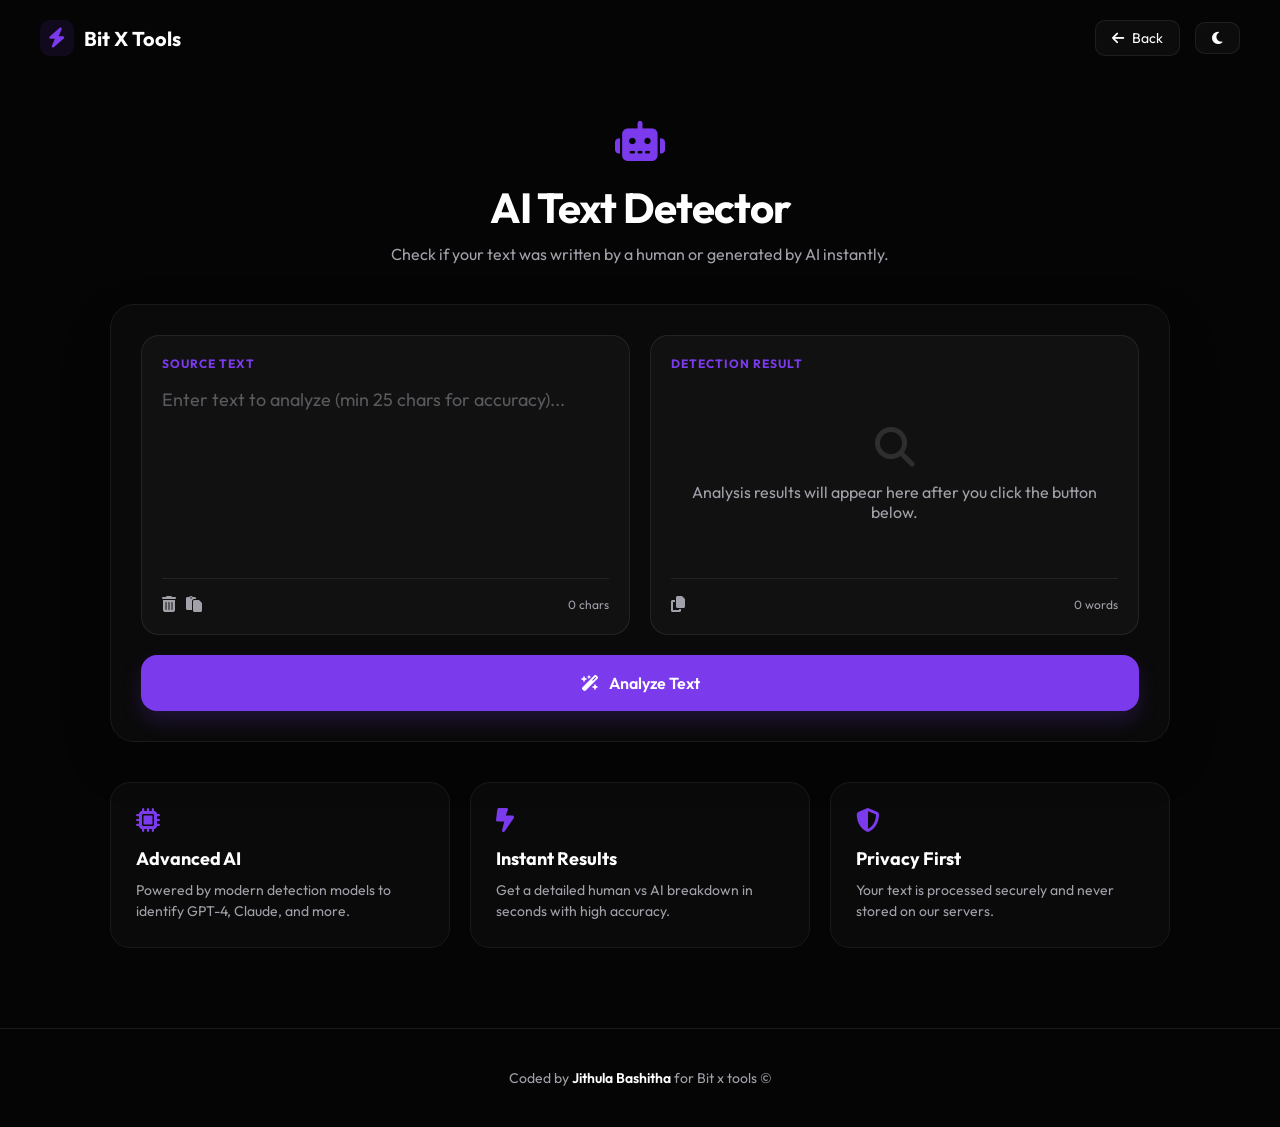
==== commit c5ed6912: "Replace settings gear with theme toggle switch (Sun/Moon)" ====
--- a/ai-detector.html
+++ b/ai-detector.html
@@ -404,7 +404,7 @@
                 <span>Back</span>
             </a>
             <button class="nav-btn" id="themeBtn">
-                <i class="fa-solid fa-gear"></i>
+                <i class="fa-solid fa-moon" id="themeIcon"></i>
             </button>
         </div>
     </nav>
@@ -506,20 +506,28 @@
 
         // Theme Toggle
         const themeBtn = document.getElementById('themeBtn');
+        const themeIcon = document.getElementById('themeIcon');
         const body = document.body;
         
+        function updateTheme(theme) {
+            if (theme === 'light') {
+                body.setAttribute('data-theme', 'light');
+                themeIcon.classList.replace('fa-moon', 'fa-sun');
+            } else {
+                body.removeAttribute('data-theme');
+                themeIcon.classList.replace('fa-sun', 'fa-moon');
+            }
+        }
+
         if (localStorage.getItem('theme') === 'light') {
-            body.setAttribute('data-theme', 'light');
+            updateTheme('light');
         }
 
         themeBtn.addEventListener('click', () => {
-            if (body.getAttribute('data-theme') === 'light') {
-                body.removeAttribute('data-theme');
-                localStorage.setItem('theme', 'dark');
-            } else {
-                body.setAttribute('data-theme', 'light');
-                localStorage.setItem('theme', 'light');
-            }
+            const isLight = body.getAttribute('data-theme') === 'light';
+            const newTheme = isLight ? 'dark' : 'light';
+            updateTheme(newTheme);
+            localStorage.setItem('theme', newTheme);
         });
 
         // Input Handling
